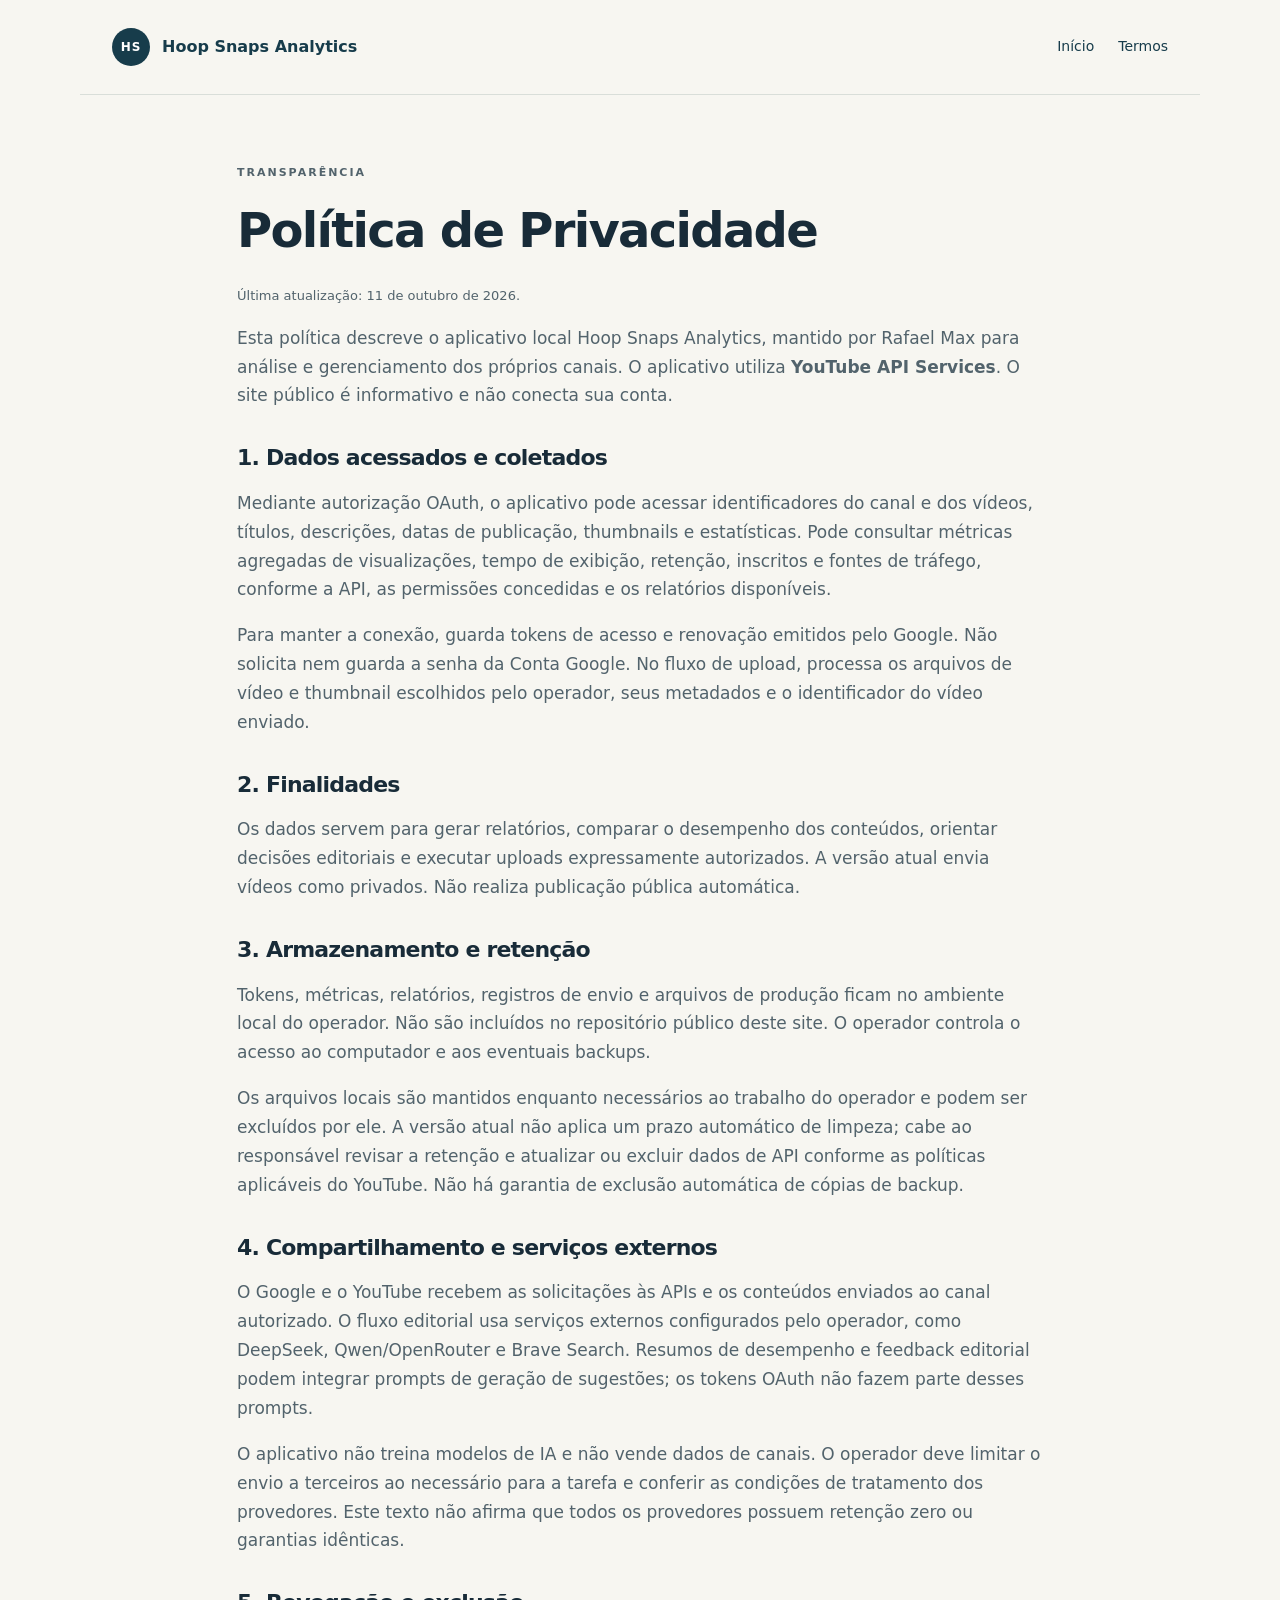
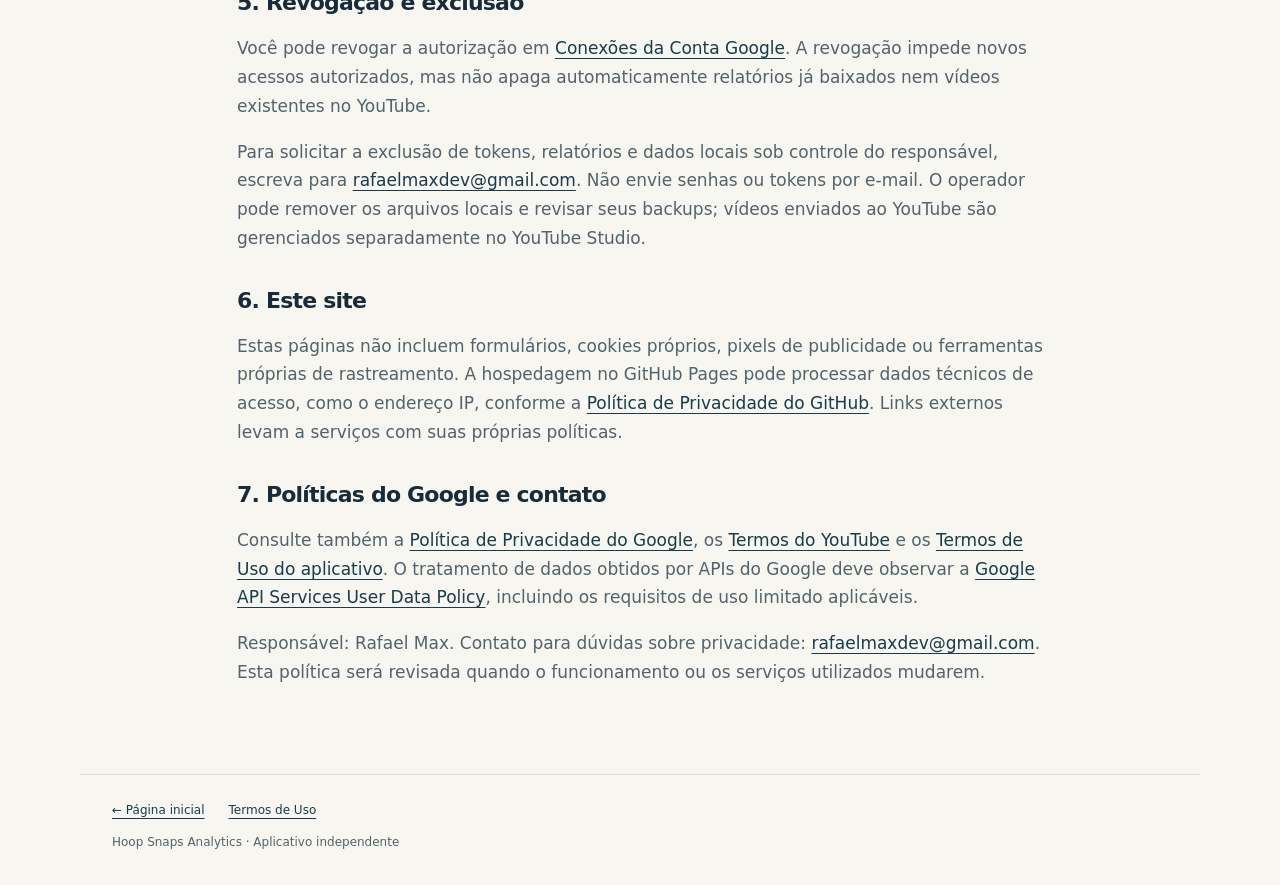
==== privacy.html @ 9bf11909 "feat: add analytics information site" ====
<!doctype html>
<html lang="pt-BR">
<head><meta charset="utf-8"><meta name="viewport" content="width=device-width, initial-scale=1"><meta name="description" content="Como o Hoop Snaps Analytics acessa, utiliza, armazena e permite excluir dados."><title>Política de Privacidade · Hoop Snaps Analytics</title><link rel="stylesheet" href="styles.css"></head>
<body>
  <a class="skip" href="#main">Pular para o conteúdo</a>
  <header class="header wrap"><a class="brand" href="./"><span class="mark" aria-hidden="true">HS</span> Hoop Snaps Analytics</a><nav aria-label="Navegação principal"><a href="./">Início</a><a href="terms.html">Termos</a></nav></header>
  <main id="main" class="wrap legal">
    <p class="eyebrow">TRANSPARÊNCIA</p><h1>Política de Privacidade</h1><p class="updated">Última atualização: 11 de outubro de 2026.</p>
    <p>Esta política descreve o aplicativo local Hoop Snaps Analytics, mantido por Rafael Max para análise e gerenciamento dos próprios canais. O aplicativo utiliza <strong>YouTube API Services</strong>. O site público é informativo e não conecta sua conta.</p>
    <h2>1. Dados acessados e coletados</h2>
    <p>Mediante autorização OAuth, o aplicativo pode acessar identificadores do canal e dos vídeos, títulos, descrições, datas de publicação, thumbnails e estatísticas. Pode consultar métricas agregadas de visualizações, tempo de exibição, retenção, inscritos e fontes de tráfego, conforme a API, as permissões concedidas e os relatórios disponíveis.</p>
    <p>Para manter a conexão, guarda tokens de acesso e renovação emitidos pelo Google. Não solicita nem guarda a senha da Conta Google. No fluxo de upload, processa os arquivos de vídeo e thumbnail escolhidos pelo operador, seus metadados e o identificador do vídeo enviado.</p>
    <h2>2. Finalidades</h2>
    <p>Os dados servem para gerar relatórios, comparar o desempenho dos conteúdos, orientar decisões editoriais e executar uploads expressamente autorizados. A versão atual envia vídeos como privados. Não realiza publicação pública automática.</p>
    <h2>3. Armazenamento e retenção</h2>
    <p>Tokens, métricas, relatórios, registros de envio e arquivos de produção ficam no ambiente local do operador. Não são incluídos no repositório público deste site. O operador controla o acesso ao computador e aos eventuais backups.</p>
    <p>Os arquivos locais são mantidos enquanto necessários ao trabalho do operador e podem ser excluídos por ele. A versão atual não aplica um prazo automático de limpeza; cabe ao responsável revisar a retenção e atualizar ou excluir dados de API conforme as políticas aplicáveis do YouTube. Não há garantia de exclusão automática de cópias de backup.</p>
    <h2>4. Compartilhamento e serviços externos</h2>
    <p>O Google e o YouTube recebem as solicitações às APIs e os conteúdos enviados ao canal autorizado. O fluxo editorial usa serviços externos configurados pelo operador, como DeepSeek, Qwen/OpenRouter e Brave Search. Resumos de desempenho e feedback editorial podem integrar prompts de geração de sugestões; os tokens OAuth não fazem parte desses prompts.</p>
    <p>O aplicativo não treina modelos de IA e não vende dados de canais. O operador deve limitar o envio a terceiros ao necessário para a tarefa e conferir as condições de tratamento dos provedores. Este texto não afirma que todos os provedores possuem retenção zero ou garantias idênticas.</p>
    <h2>5. Revogação e exclusão</h2>
    <p>Você pode revogar a autorização em <a href="https://myaccount.google.com/connections">Conexões da Conta Google</a>. A revogação impede novos acessos autorizados, mas não apaga automaticamente relatórios já baixados nem vídeos existentes no YouTube.</p>
    <p>Para solicitar a exclusão de tokens, relatórios e dados locais sob controle do responsável, escreva para <a href="mailto:rafaelmaxdev@gmail.com">rafaelmaxdev@gmail.com</a>. Não envie senhas ou tokens por e-mail. O operador pode remover os arquivos locais e revisar seus backups; vídeos enviados ao YouTube são gerenciados separadamente no YouTube Studio.</p>
    <h2>6. Este site</h2>
    <p>Estas páginas não incluem formulários, cookies próprios, pixels de publicidade ou ferramentas próprias de rastreamento. A hospedagem no GitHub Pages pode processar dados técnicos de acesso, como o endereço IP, conforme a <a href="https://docs.github.com/en/site-policy/privacy-policies/github-general-privacy-statement">Política de Privacidade do GitHub</a>. Links externos levam a serviços com suas próprias políticas.</p>
    <h2>7. Políticas do Google e contato</h2>
    <p>Consulte também a <a href="https://policies.google.com/privacy">Política de Privacidade do Google</a>, os <a href="https://www.youtube.com/t/terms">Termos do YouTube</a> e os <a href="terms.html">Termos de Uso do aplicativo</a>. O tratamento de dados obtidos por APIs do Google deve observar a <a href="https://developers.google.com/terms/api-services-user-data-policy">Google API Services User Data Policy</a>, incluindo os requisitos de uso limitado aplicáveis.</p>
    <p>Responsável: Rafael Max. Contato para dúvidas sobre privacidade: <a href="mailto:rafaelmaxdev@gmail.com">rafaelmaxdev@gmail.com</a>. Esta política será revisada quando o funcionamento ou os serviços utilizados mudarem.</p>
  </main>
  <footer class="wrap footer"><a href="./">← Página inicial</a><a href="terms.html">Termos de Uso</a><p>Hoop Snaps Analytics · Aplicativo independente</p></footer>
</body></html>
---- styles.css ----
:root{color-scheme:light;--ink:#182b38;--muted:#52636c;--paper:#f7f6f1;--line:#d9ded9;--accent:#bd481f;--blue:#173c4b}
*{box-sizing:border-box}body{margin:0;background:var(--paper);color:var(--ink);font:17px/1.7 system-ui,-apple-system,BlinkMacSystemFont,"Segoe UI",sans-serif}a{color:var(--blue);text-underline-offset:4px}a:hover{color:var(--accent)}a:focus-visible{outline:3px solid var(--accent);outline-offset:5px}.wrap{max-width:1120px;margin:auto;padding:0 32px}.header{display:flex;align-items:center;justify-content:space-between;gap:24px;padding-top:28px;padding-bottom:28px;border-bottom:1px solid var(--line)}.brand{display:flex;align-items:center;gap:12px;font-size:16px;font-weight:750;text-decoration:none}.mark{display:grid;place-items:center;width:38px;height:38px;border-radius:50%;background:var(--blue);color:white;font-size:12px;letter-spacing:1px}nav{display:flex;gap:24px;font-size:14px}nav a{text-decoration:none}.hero{padding:78px 0 65px;max-width:850px}.eyebrow{font-size:11px;letter-spacing:2px;font-weight:800;color:var(--accent)}h1{font-size:clamp(38px,5.4vw,66px);line-height:1.08;letter-spacing:-2.5px;margin:22px 0 28px;font-weight:750}h2{font-size:28px;line-height:1.25;letter-spacing:-.8px;margin:12px 0 24px}h3{font-size:20px;margin:0 0 8px}.intro{font-size:20px;line-height:1.65;max-width:760px;color:var(--muted)}.button{display:inline-flex;gap:22px;background:var(--blue);color:white;padding:13px 20px;margin:18px 0 10px;border-radius:6px;text-decoration:none;font-size:15px;font-weight:650}.button:hover{background:#235568;color:white}.note{font-size:13px;color:var(--muted);max-width:620px}.section{display:grid;grid-template-columns:1fr 1.5fr;gap:80px;padding:52px 0;border-top:1px solid var(--line)}.details p{margin:0 0 20px;color:var(--muted)}.details article+article{margin-top:30px}.text-link{font-weight:650}.contact{border-top:1px solid var(--line);padding:45px 0 65px}.contact>a{font-size:20px;overflow-wrap:anywhere}.contact p:last-child{color:var(--muted);font-size:14px}.footer{padding-top:25px;padding-bottom:32px;border-top:1px solid var(--line);font-size:12px;color:var(--muted)}.footer div{display:flex;flex-wrap:wrap;gap:20px;margin:12px 0}.footer>a{margin-right:24px}.footer p{margin:12px 0 0}.legal{max-width:870px;padding-top:58px;padding-bottom:70px}.legal h1{font-size:clamp(35px,4vw,48px);letter-spacing:-1.7px}.legal h2{font-size:22px;margin:34px 0 12px}.legal p{color:var(--muted)}.updated{font-size:13px}.skip{position:absolute;top:-80px;left:16px;background:white;padding:10px;z-index:2}.skip:focus{top:8px}@media(max-width:650px){.wrap{padding-left:22px;padding-right:22px}.header{align-items:flex-start;flex-direction:column;gap:16px}.hero{padding:45px 0}.section{grid-template-columns:1fr;gap:8px;padding:34px 0}.intro{font-size:18px}h1{letter-spacing:-1.5px}.contact>a{font-size:17px}.legal{padding-top:35px}.button{font-size:14px}.footer div{gap:12px}}
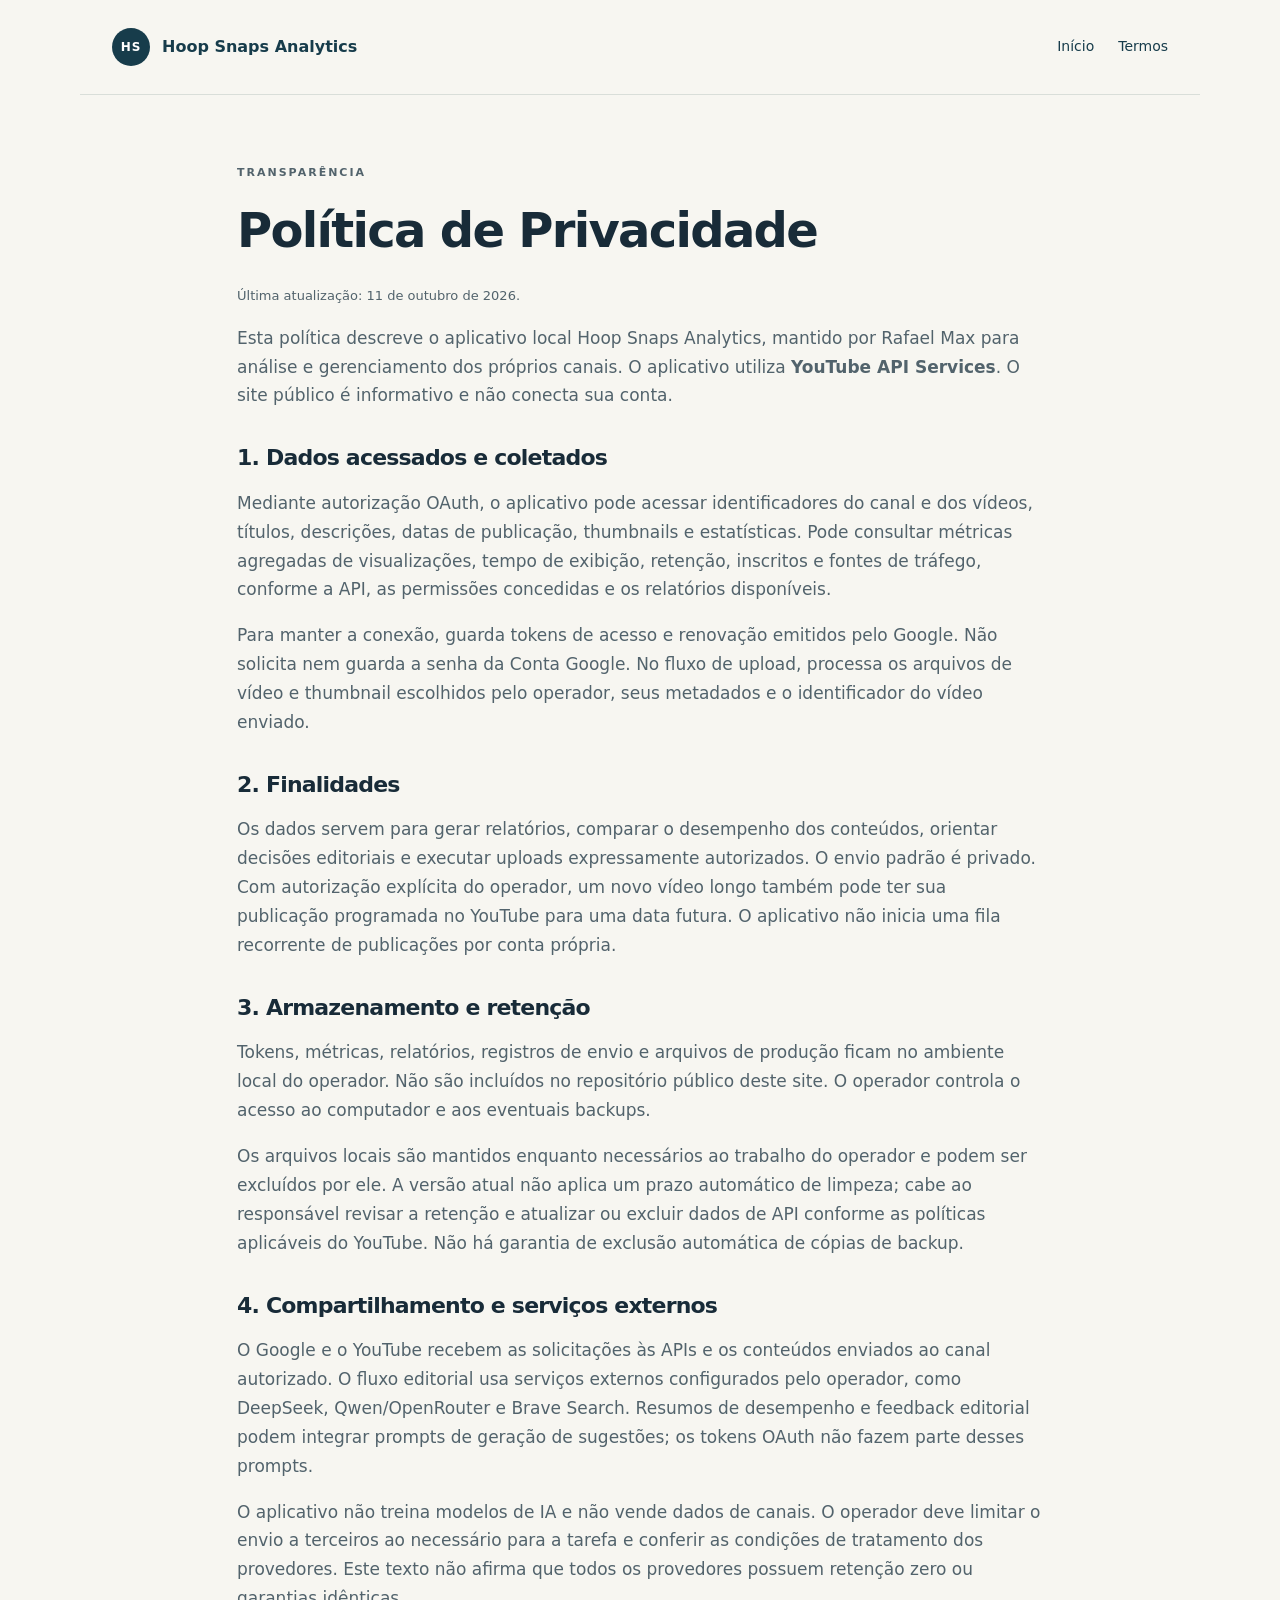
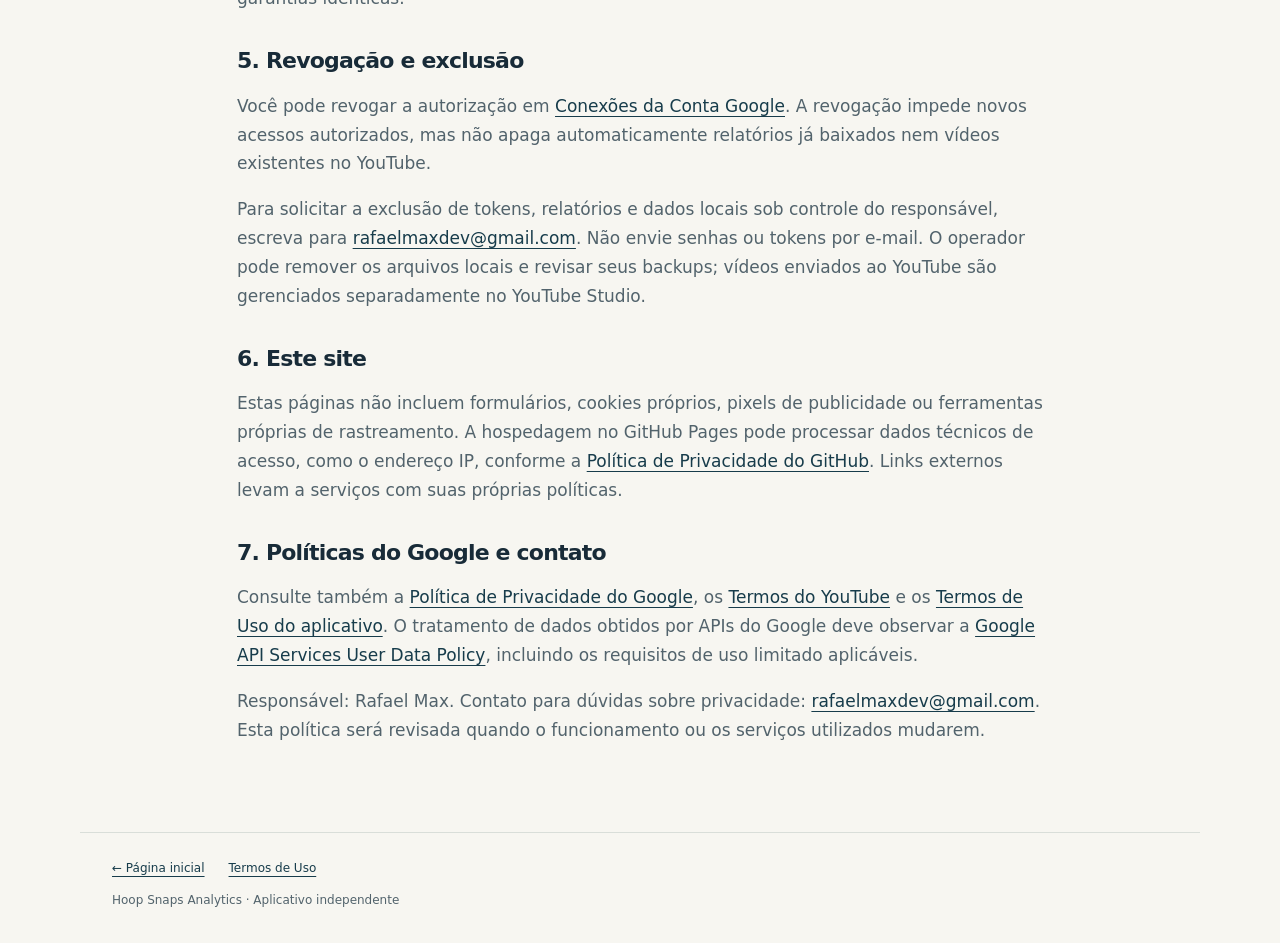
==== commit deeaaf79: "docs: describe authorized scheduled uploads" ====
--- a/privacy.html
+++ b/privacy.html
@@ -11,7 +11,7 @@
     <p>Mediante autorização OAuth, o aplicativo pode acessar identificadores do canal e dos vídeos, títulos, descrições, datas de publicação, thumbnails e estatísticas. Pode consultar métricas agregadas de visualizações, tempo de exibição, retenção, inscritos e fontes de tráfego, conforme a API, as permissões concedidas e os relatórios disponíveis.</p>
     <p>Para manter a conexão, guarda tokens de acesso e renovação emitidos pelo Google. Não solicita nem guarda a senha da Conta Google. No fluxo de upload, processa os arquivos de vídeo e thumbnail escolhidos pelo operador, seus metadados e o identificador do vídeo enviado.</p>
     <h2>2. Finalidades</h2>
-    <p>Os dados servem para gerar relatórios, comparar o desempenho dos conteúdos, orientar decisões editoriais e executar uploads expressamente autorizados. A versão atual envia vídeos como privados. Não realiza publicação pública automática.</p>
+    <p>Os dados servem para gerar relatórios, comparar o desempenho dos conteúdos, orientar decisões editoriais e executar uploads expressamente autorizados. O envio padrão é privado. Com autorização explícita do operador, um novo vídeo longo também pode ter sua publicação programada no YouTube para uma data futura. O aplicativo não inicia uma fila recorrente de publicações por conta própria.</p>
     <h2>3. Armazenamento e retenção</h2>
     <p>Tokens, métricas, relatórios, registros de envio e arquivos de produção ficam no ambiente local do operador. Não são incluídos no repositório público deste site. O operador controla o acesso ao computador e aos eventuais backups.</p>
     <p>Os arquivos locais são mantidos enquanto necessários ao trabalho do operador e podem ser excluídos por ele. A versão atual não aplica um prazo automático de limpeza; cabe ao responsável revisar a retenção e atualizar ou excluir dados de API conforme as políticas aplicáveis do YouTube. Não há garantia de exclusão automática de cópias de backup.</p>
